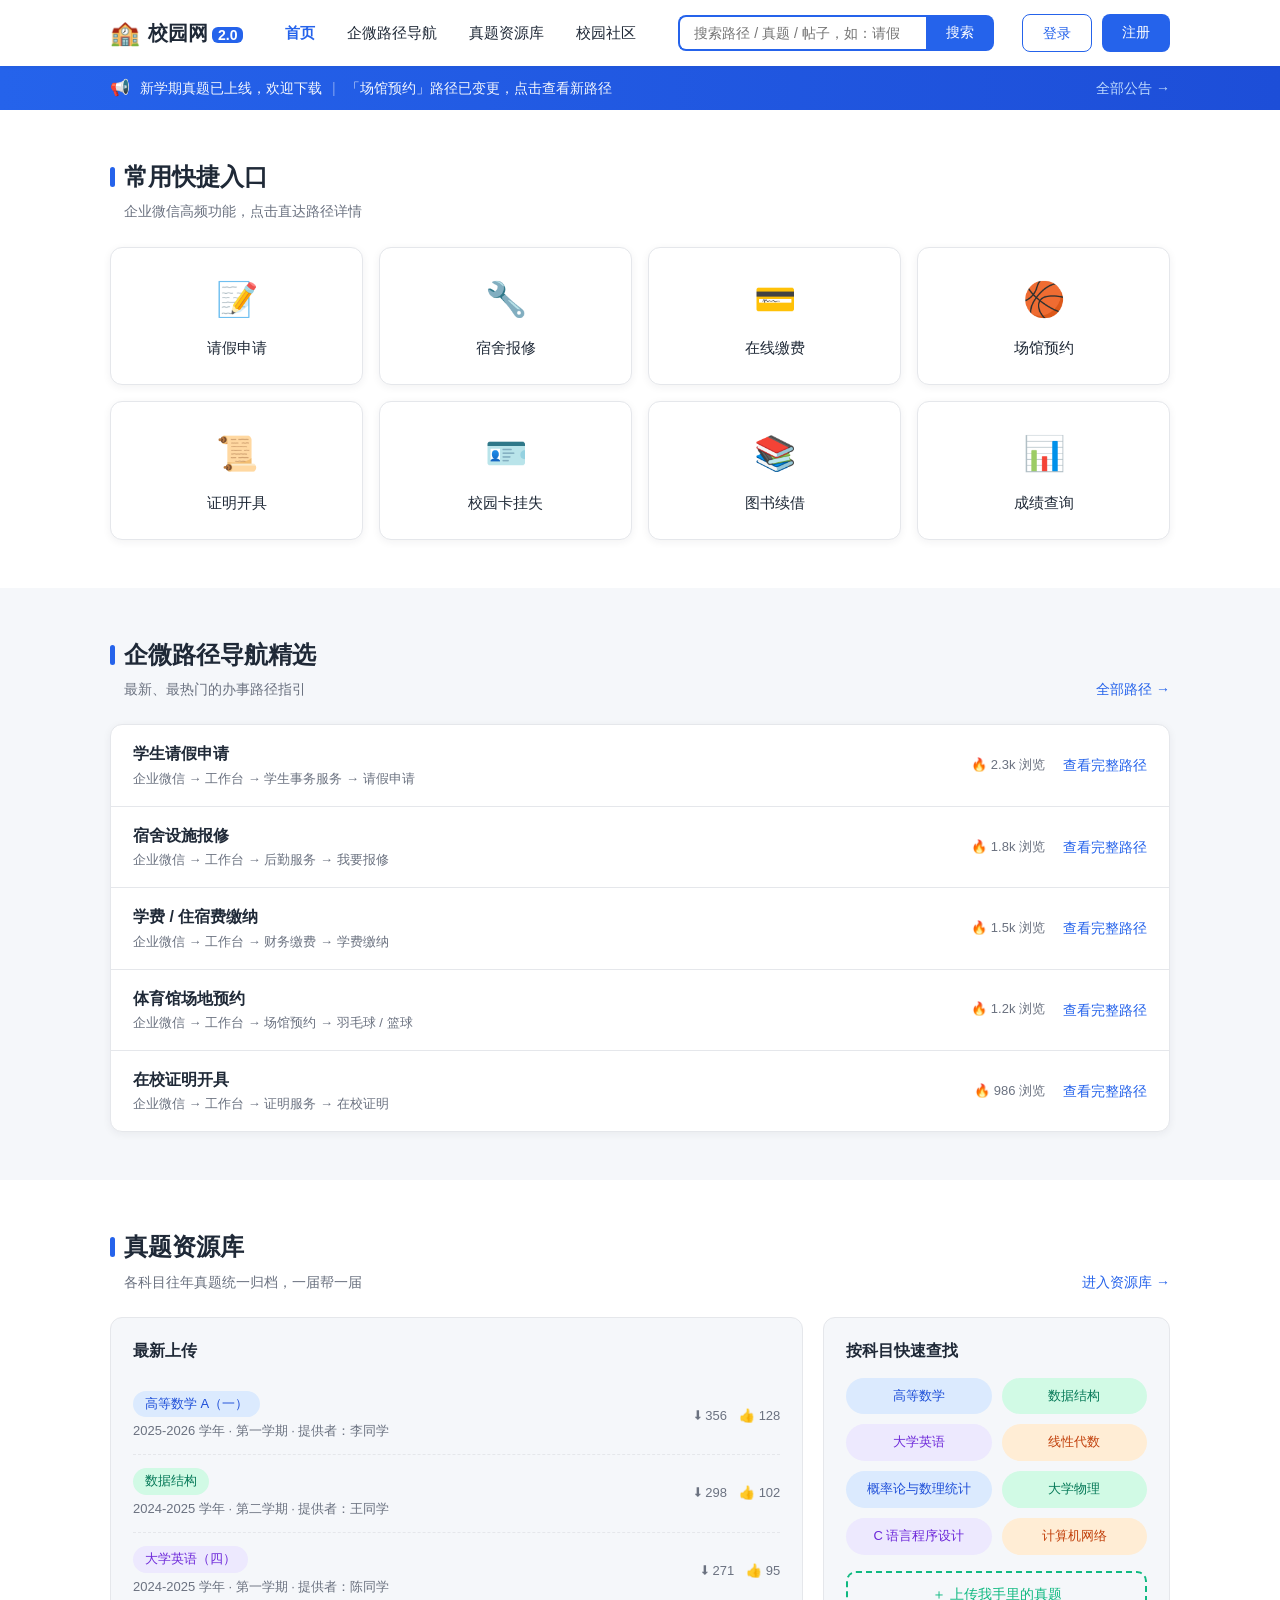
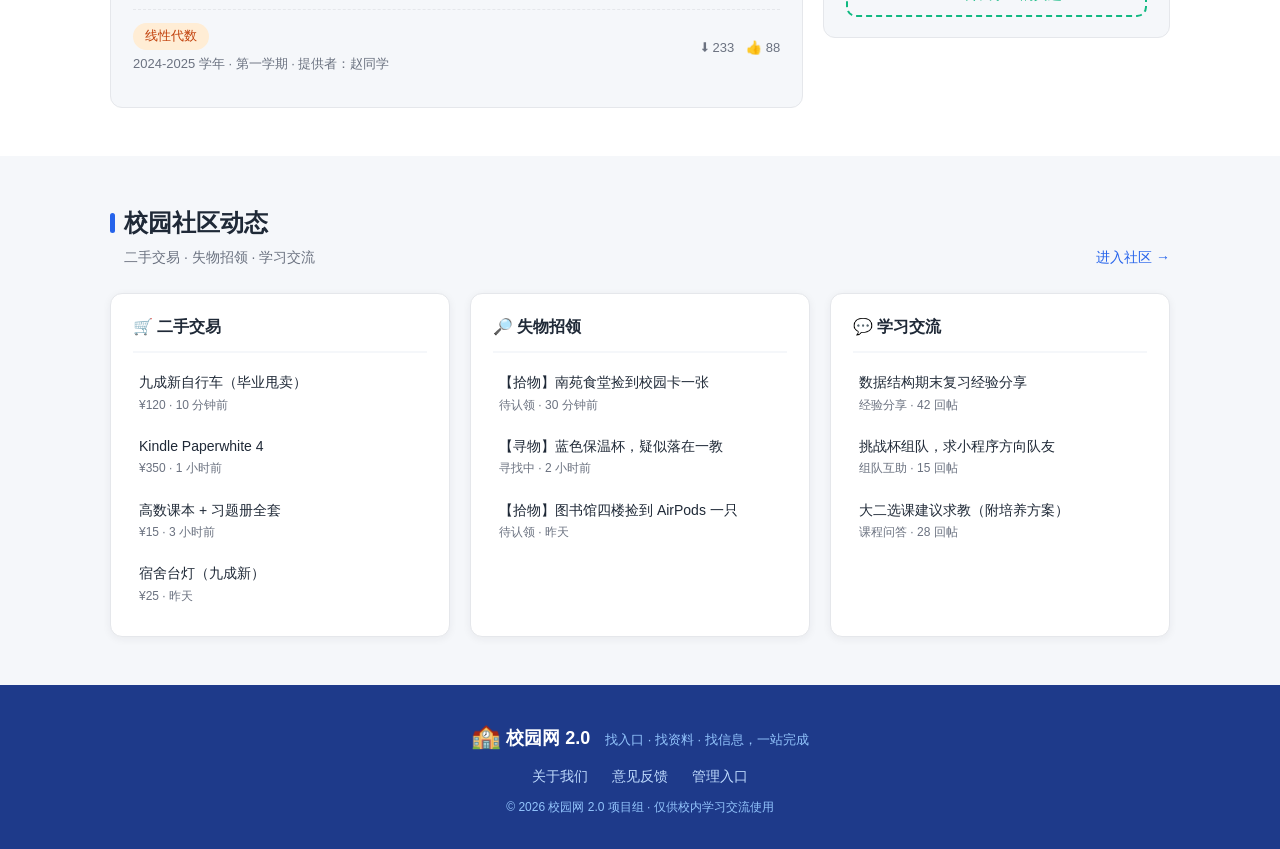
==== index.html @ e8e9bb37 "完成校内网2.0首页：HTML+CSS" ====
<!DOCTYPE html>
<html lang="zh-CN">
<head>
  <meta charset="UTF-8">
  <meta name="viewport" content="width=device-width, initial-scale=1.0">
  <meta name="description" content="校内网 2.0 —— 面向本校学生的校园综合服务网站：企微路径导航、往年真题资源库、校园社区">
  <title>校园网 2.0 | 校园综合服务平台</title>
  <link rel="stylesheet" href="style.css">
</head>
<body>

  <!-- ① 顶部导航栏 -->
  <header class="navbar">
    <div class="container navbar-inner">

      <a href="#" class="logo">
        <span class="logo-icon">🏫</span>
        <span class="logo-text">校园网<em>2.0</em></span>
      </a>

      <nav class="nav-links">
        <a href="#" class="active">首页</a>
        <a href="#">企微路径导航</a>
        <a href="#">真题资源库</a>
        <a href="#">校园社区</a>
      </nav>

      <div class="search-box">
        <input type="text" placeholder="搜索路径 / 真题 / 帖子，如：请假">
        <button type="button">搜索</button>
      </div>

      <div class="user-actions">
        <a href="#" class="btn btn-outline">登录</a>
        <a href="#" class="btn btn-primary">注册</a>
      </div>

    </div>
  </header>

  <!-- ② 公告横幅 -->
  <div class="announce-bar">
    <div class="container announce-inner">
      <span class="announce-icon">📢</span>
      <span class="announce-item">新学期真题已上线，欢迎下载</span>
      <span class="announce-sep">|</span>
      <span class="announce-item">「场馆预约」路径已变更，点击查看新路径</span>
      <a href="#" class="announce-more">全部公告 →</a>
    </div>
  </div>

  <main>

    <!-- ③ 常用快捷入口 -->
    <section class="section section-white">
      <div class="container">
        <div class="section-head">
          <div>
            <h2>常用快捷入口</h2>
            <p class="section-sub">企业微信高频功能，点击直达路径详情</p>
          </div>
        </div>

        <div class="entry-grid">
          <a href="#" class="entry-card">
            <span class="entry-icon">📝</span>
            <span class="entry-name">请假申请</span>
          </a>
          <a href="#" class="entry-card">
            <span class="entry-icon">🔧</span>
            <span class="entry-name">宿舍报修</span>
          </a>
          <a href="#" class="entry-card">
            <span class="entry-icon">💳</span>
            <span class="entry-name">在线缴费</span>
          </a>
          <a href="#" class="entry-card">
            <span class="entry-icon">🏀</span>
            <span class="entry-name">场馆预约</span>
          </a>
          <a href="#" class="entry-card">
            <span class="entry-icon">📜</span>
            <span class="entry-name">证明开具</span>
          </a>
          <a href="#" class="entry-card">
            <span class="entry-icon">🪪</span>
            <span class="entry-name">校园卡挂失</span>
          </a>
          <a href="#" class="entry-card">
            <span class="entry-icon">📚</span>
            <span class="entry-name">图书续借</span>
          </a>
          <a href="#" class="entry-card">
            <span class="entry-icon">📊</span>
            <span class="entry-name">成绩查询</span>
          </a>
        </div>
      </div>
    </section>

    <!-- ④ 企微路径导航精选 -->
    <section class="section section-light">
      <div class="container">
        <div class="section-head">
          <div>
            <h2>企微路径导航精选</h2>
            <p class="section-sub">最新、最热门的办事路径指引</p>
          </div>
          <a href="#" class="more-link">全部路径 →</a>
        </div>

        <ul class="path-list">
          <li class="path-item">
            <div class="path-info">
              <span class="path-name">学生请假申请</span>
              <span class="path-route">企业微信 → 工作台 → 学生事务服务 → 请假申请</span>
            </div>
            <div class="path-meta">
              <span class="path-views">🔥 2.3k 浏览</span>
              <a href="#" class="path-link">查看完整路径</a>
            </div>
          </li>
          <li class="path-item">
            <div class="path-info">
              <span class="path-name">宿舍设施报修</span>
              <span class="path-route">企业微信 → 工作台 → 后勤服务 → 我要报修</span>
            </div>
            <div class="path-meta">
              <span class="path-views">🔥 1.8k 浏览</span>
              <a href="#" class="path-link">查看完整路径</a>
            </div>
          </li>
          <li class="path-item">
            <div class="path-info">
              <span class="path-name">学费 / 住宿费缴纳</span>
              <span class="path-route">企业微信 → 工作台 → 财务缴费 → 学费缴纳</span>
            </div>
            <div class="path-meta">
              <span class="path-views">🔥 1.5k 浏览</span>
              <a href="#" class="path-link">查看完整路径</a>
            </div>
          </li>
          <li class="path-item">
            <div class="path-info">
              <span class="path-name">体育馆场地预约</span>
              <span class="path-route">企业微信 → 工作台 → 场馆预约 → 羽毛球 / 篮球</span>
            </div>
            <div class="path-meta">
              <span class="path-views">🔥 1.2k 浏览</span>
              <a href="#" class="path-link">查看完整路径</a>
            </div>
          </li>
          <li class="path-item">
            <div class="path-info">
              <span class="path-name">在校证明开具</span>
              <span class="path-route">企业微信 → 工作台 → 证明服务 → 在校证明</span>
            </div>
            <div class="path-meta">
              <span class="path-views">🔥 986 浏览</span>
              <a href="#" class="path-link">查看完整路径</a>
            </div>
          </li>
        </ul>
      </div>
    </section>

    <!-- ⑤ 真题资源区 -->
    <section class="section section-white">
      <div class="container">
        <div class="section-head">
          <div>
            <h2>真题资源库</h2>
            <p class="section-sub">各科目往年真题统一归档，一届帮一届</p>
          </div>
          <a href="#" class="more-link">进入资源库 →</a>
        </div>

        <div class="exam-layout">

          <div class="exam-latest">
            <h3 class="panel-title">最新上传</h3>
            <ul class="exam-list">
              <li class="exam-item">
                <div class="exam-info">
                  <span class="exam-name"><span class="tag tag-blue">高等数学 A（一）</span></span>
                  <span class="exam-meta">2025-2026 学年 · 第一学期 · 提供者：李同学</span>
                </div>
                <div class="exam-stats">
                  <span>⬇ 356</span>
                  <span>👍 128</span>
                </div>
              </li>
              <li class="exam-item">
                <div class="exam-info">
                  <span class="exam-name"><span class="tag tag-green">数据结构</span></span>
                  <span class="exam-meta">2024-2025 学年 · 第二学期 · 提供者：王同学</span>
                </div>
                <div class="exam-stats">
                  <span>⬇ 298</span>
                  <span>👍 102</span>
                </div>
              </li>
              <li class="exam-item">
                <div class="exam-info">
                  <span class="exam-name"><span class="tag tag-purple">大学英语（四）</span></span>
                  <span class="exam-meta">2024-2025 学年 · 第一学期 · 提供者：陈同学</span>
                </div>
                <div class="exam-stats">
                  <span>⬇ 271</span>
                  <span>👍 95</span>
                </div>
              </li>
              <li class="exam-item">
                <div class="exam-info">
                  <span class="exam-name"><span class="tag tag-orange">线性代数</span></span>
                  <span class="exam-meta">2024-2025 学年 · 第一学期 · 提供者：赵同学</span>
                </div>
                <div class="exam-stats">
                  <span>⬇ 233</span>
                  <span>👍 88</span>
                </div>
              </li>
            </ul>
          </div>

          <aside class="exam-categories">
            <h3 class="panel-title">按科目快速查找</h3>
            <div class="category-tags">
              <a href="#" class="tag tag-blue">高等数学</a>
              <a href="#" class="tag tag-green">数据结构</a>
              <a href="#" class="tag tag-purple">大学英语</a>
              <a href="#" class="tag tag-orange">线性代数</a>
              <a href="#" class="tag tag-blue">概率论与数理统计</a>
              <a href="#" class="tag tag-green">大学物理</a>
              <a href="#" class="tag tag-purple">C 语言程序设计</a>
              <a href="#" class="tag tag-orange">计算机网络</a>
            </div>
            <a href="#" class="upload-btn">＋ 上传我手里的真题</a>
          </aside>

        </div>
      </div>
    </section>

    <!-- ⑥ 校园社区动态 -->
    <section class="section section-light">
      <div class="container">
        <div class="section-head">
          <div>
            <h2>校园社区动态</h2>
            <p class="section-sub">二手交易 · 失物招领 · 学习交流</p>
          </div>
          <a href="#" class="more-link">进入社区 →</a>
        </div>

        <div class="community-grid">

          <div class="community-col">
            <h3 class="community-title">🛒 二手交易</h3>
            <ul class="community-list">
              <li>
                <a href="#" class="community-item">
                  <span class="item-name">九成新自行车（毕业甩卖）</span>
                  <span class="item-meta">¥120 · 10 分钟前</span>
                </a>
              </li>
              <li>
                <a href="#" class="community-item">
                  <span class="item-name">Kindle Paperwhite 4</span>
                  <span class="item-meta">¥350 · 1 小时前</span>
                </a>
              </li>
              <li>
                <a href="#" class="community-item">
                  <span class="item-name">高数课本 + 习题册全套</span>
                  <span class="item-meta">¥15 · 3 小时前</span>
                </a>
              </li>
              <li>
                <a href="#" class="community-item">
                  <span class="item-name">宿舍台灯（九成新）</span>
                  <span class="item-meta">¥25 · 昨天</span>
                </a>
              </li>
            </ul>
          </div>

          <div class="community-col">
            <h3 class="community-title">🔎 失物招领</h3>
            <ul class="community-list">
              <li>
                <a href="#" class="community-item">
                  <span class="item-name">【拾物】南苑食堂捡到校园卡一张</span>
                  <span class="item-meta">待认领 · 30 分钟前</span>
                </a>
              </li>
              <li>
                <a href="#" class="community-item">
                  <span class="item-name">【寻物】蓝色保温杯，疑似落在一教</span>
                  <span class="item-meta">寻找中 · 2 小时前</span>
                </a>
              </li>
              <li>
                <a href="#" class="community-item">
                  <span class="item-name">【拾物】图书馆四楼捡到 AirPods 一只</span>
                  <span class="item-meta">待认领 · 昨天</span>
                </a>
              </li>
            </ul>
          </div>

          <div class="community-col">
            <h3 class="community-title">💬 学习交流</h3>
            <ul class="community-list">
              <li>
                <a href="#" class="community-item">
                  <span class="item-name">数据结构期末复习经验分享</span>
                  <span class="item-meta">经验分享 · 42 回帖</span>
                </a>
              </li>
              <li>
                <a href="#" class="community-item">
                  <span class="item-name">挑战杯组队，求小程序方向队友</span>
                  <span class="item-meta">组队互助 · 15 回帖</span>
                </a>
              </li>
              <li>
                <a href="#" class="community-item">
                  <span class="item-name">大二选课建议求教（附培养方案）</span>
                  <span class="item-meta">课程问答 · 28 回帖</span>
                </a>
              </li>
            </ul>
          </div>

        </div>
      </div>
    </section>

  </main>

  <!-- ⑦ 页脚 -->
  <footer class="footer">
    <div class="container footer-inner">
      <div class="footer-brand">
        <span class="logo-icon">🏫</span> 校园网 2.0
        <span class="footer-slogan">找入口 · 找资料 · 找信息，一站完成</span>
      </div>
      <nav class="footer-links">
        <a href="#">关于我们</a>
        <a href="#">意见反馈</a>
        <a href="#">管理入口</a>
      </nav>
      <p class="footer-copy">© 2026 校园网 2.0 项目组 · 仅供校内学习交流使用</p>
    </div>
  </footer>

</body>
</html>
---- style.css ----
/* ============================================================
   校园网 2.0 首页样式
   主题：清新校园蓝
   主色 #2563EB · 页脚深蓝 #1E3A8A · 强调绿 #10B981
   ============================================================ */

/* ---------- 变量与基础 ---------- */
:root {
  --primary: #2563EB;        /* 校园蓝 */
  --primary-dark: #1D4ED8;
  --footer-bg: #1E3A8A;      /* 页脚深蓝 */
  --accent: #10B981;         /* 强调绿 */
  --bg: #F5F7FA;             /* 浅灰背景 */
  --text: #1F2937;           /* 正文深灰 */
  --text-light: #6B7280;     /* 次要浅灰 */
  --border: #E5E7EB;         /* 边框灰 */
  --white: #FFFFFF;
  --radius: 12px;            /* 卡片圆角 */
  --shadow: 0 2px 8px rgba(31, 41, 55, 0.06);
  --shadow-hover: 0 8px 20px rgba(37, 99, 235, 0.15);
}

* {
  margin: 0;
  padding: 0;
  box-sizing: border-box;
}

body {
  font-family: "PingFang SC", "Microsoft YaHei", "Segoe UI", sans-serif;
  color: var(--text);
  background: var(--bg);
  line-height: 1.6;
}

a {
  text-decoration: none;
  color: inherit;
}

ul {
  list-style: none;
}

/* 内容容器：限制宽度并居中 */
.container {
  max-width: 1100px;
  margin: 0 auto;
  padding: 0 20px;
}

/* ---------- ① 顶部导航栏 ---------- */
.navbar {
  position: sticky;          /* 滚动时固定在顶部 */
  top: 0;
  z-index: 100;
  background: var(--white);
  box-shadow: 0 1px 4px rgba(31, 41, 55, 0.08);
}

.navbar-inner {
  display: flex;
  align-items: center;
  gap: 28px;
  padding: 14px 20px;
  flex-wrap: wrap;
}

/* Logo */
.logo {
  display: flex;
  align-items: center;
  gap: 8px;
  font-size: 20px;
  font-weight: 700;
}

.logo-icon {
  font-size: 24px;
}

.logo-text em {
  font-style: normal;
  color: var(--white);
  background: var(--primary);
  border-radius: 6px;
  padding: 0 6px;
  margin-left: 4px;
  font-size: 14px;
}

/* 导航链接 */
.nav-links {
  display: flex;
  gap: 4px;
}

.nav-links a {
  padding: 6px 14px;
  border-radius: 8px;
  font-size: 15px;
  color: var(--text);
  transition: background 0.2s, color 0.2s;
}

.nav-links a:hover {
  color: var(--primary);
  background: #EFF4FF;
}

.nav-links a.active {
  color: var(--primary);
  font-weight: 600;
}

/* 全站搜索框 */
.search-box {
  display: flex;
  flex: 1;
  min-width: 220px;
  max-width: 420px;
}

.search-box input {
  flex: 1;
  border: 2px solid var(--primary);
  border-right: none;
  border-radius: 8px 0 0 8px;
  padding: 8px 14px;
  font-size: 14px;
  outline: none;
}

.search-box input:focus {
  background: #F8FAFF;
}

.search-box button {
  border: none;
  background: var(--primary);
  color: var(--white);
  padding: 0 20px;
  border-radius: 0 8px 8px 0;
  font-size: 14px;
  cursor: pointer;
  transition: background 0.2s;
}

.search-box button:hover {
  background: var(--primary-dark);
}

/* 登录 / 注册按钮 */
.user-actions {
  display: flex;
  gap: 10px;
  margin-left: auto;
}

.btn {
  display: inline-block;
  padding: 7px 20px;
  border-radius: 8px;
  font-size: 14px;
  transition: all 0.2s;
}

.btn-outline {
  border: 1.5px solid var(--primary);
  color: var(--primary);
}

.btn-outline:hover {
  background: var(--primary);
  color: var(--white);
}

.btn-primary {
  background: var(--primary);
  color: var(--white);
}

.btn-primary:hover {
  background: var(--primary-dark);
}

/* ---------- ② 公告横幅 ---------- */
.announce-bar {
  background: linear-gradient(90deg, var(--primary), var(--primary-dark));
  color: var(--white);
  font-size: 14px;
}

.announce-inner {
  display: flex;
  align-items: center;
  gap: 10px;
  padding: 9px 20px;
  flex-wrap: wrap;
}

.announce-icon {
  font-size: 16px;
}

.announce-item {
  opacity: 0.95;
}

.announce-sep {
  opacity: 0.4;
}

.announce-more {
  margin-left: auto;
  color: #BFDBFE;
  transition: color 0.2s;
}

.announce-more:hover {
  color: var(--white);
}

/* ---------- 通用区块样式 ---------- */
.section {
  padding: 48px 0;
}

.section-white {
  background: var(--white);
}

.section-light {
  background: var(--bg);
}

/* 区块标题：左侧带蓝色小竖条 */
.section-head {
  display: flex;
  align-items: flex-end;
  justify-content: space-between;
  gap: 16px;
  margin-bottom: 24px;
}

.section-head h2 {
  font-size: 24px;
  position: relative;
  padding-left: 14px;
}

.section-head h2::before {
  content: "";
  position: absolute;
  left: 0;
  top: 50%;
  transform: translateY(-50%);
  width: 5px;
  height: 20px;
  border-radius: 3px;
  background: var(--primary);
}

.section-sub {
  font-size: 14px;
  color: var(--text-light);
  margin-top: 4px;
  padding-left: 14px;
}

.more-link {
  font-size: 14px;
  color: var(--primary);
  white-space: nowrap;
}

.more-link:hover {
  color: var(--primary-dark);
}

/* ---------- ③ 常用快捷入口 ---------- */
.entry-grid {
  display: grid;
  grid-template-columns: repeat(4, 1fr);   /* 电脑上 4 列，共 2 行 */
  gap: 16px;
}

.entry-card {
  display: flex;
  flex-direction: column;
  align-items: center;
  gap: 10px;
  padding: 24px 12px;
  background: var(--white);
  border: 1px solid var(--border);
  border-radius: var(--radius);
  box-shadow: var(--shadow);
  transition: transform 0.2s, box-shadow 0.2s, border-color 0.2s;
}

.entry-card:hover {
  transform: translateY(-4px);             /* 悬停上浮 */
  box-shadow: var(--shadow-hover);
  border-color: var(--primary);
}

.entry-icon {
  font-size: 34px;
}

.entry-name {
  font-size: 15px;
  font-weight: 500;
}

/* ---------- ④ 企微路径导航精选 ---------- */
.path-list {
  background: var(--white);
  border: 1px solid var(--border);
  border-radius: var(--radius);
  box-shadow: var(--shadow);
  overflow: hidden;
}

.path-item {
  display: flex;
  align-items: center;
  justify-content: space-between;
  gap: 16px;
  padding: 16px 22px;
  border-bottom: 1px solid var(--border);
  flex-wrap: wrap;
  transition: background 0.2s;
}

.path-item:last-child {
  border-bottom: none;
}

.path-item:hover {
  background: #F8FAFF;
}

.path-name {
  display: block;
  font-size: 16px;
  font-weight: 600;
}

.path-route {
  display: block;
  font-size: 13px;
  color: var(--text-light);
  margin-top: 2px;
}

.path-meta {
  display: flex;
  align-items: center;
  gap: 18px;
}

.path-views {
  font-size: 13px;
  color: var(--text-light);
  white-space: nowrap;
}

.path-link {
  font-size: 14px;
  color: var(--primary);
  white-space: nowrap;
}

.path-link:hover {
  text-decoration: underline;
}

/* ---------- ⑤ 真题资源区 ---------- */
.exam-layout {
  display: grid;
  grid-template-columns: 2fr 1fr;    /* 左列表右分类 */
  gap: 20px;
  align-items: start;
}

.exam-latest,
.exam-categories {
  background: var(--bg);
  border: 1px solid var(--border);
  border-radius: var(--radius);
  padding: 20px 22px;
}

.panel-title {
  font-size: 16px;
  margin-bottom: 14px;
}

.exam-list {
  display: flex;
  flex-direction: column;
}

.exam-item {
  display: flex;
  align-items: center;
  justify-content: space-between;
  gap: 12px;
  padding: 12px 0;
  border-bottom: 1px dashed var(--border);
  flex-wrap: wrap;
}

.exam-item:last-child {
  border-bottom: none;
}

.exam-meta {
  display: block;
  font-size: 13px;
  color: var(--text-light);
  margin-top: 4px;
}

.exam-stats {
  display: flex;
  gap: 12px;
  font-size: 13px;
  color: var(--text-light);
  white-space: nowrap;
}

/* 科目标签：不同颜色的小药丸 */
.tag {
  display: inline-block;
  font-size: 13px;
  padding: 3px 12px;
  border-radius: 999px;
}

.tag-blue   { background: #DBEAFE; color: #1D4ED8; }
.tag-green  { background: #D1FAE5; color: #047857; }
.tag-purple { background: #EDE9FE; color: #6D28D9; }
.tag-orange { background: #FFEDD5; color: #C2410C; }

/* 右侧科目分类 */
.category-tags {
  display: grid;
  grid-template-columns: 1fr 1fr;
  gap: 10px;
}

.category-tags .tag {
  text-align: center;
  padding: 8px 6px;
  transition: transform 0.15s, filter 0.15s;
}

.category-tags .tag:hover {
  transform: translateY(-2px);
  filter: brightness(0.96);
}

.upload-btn {
  display: block;
  text-align: center;
  margin-top: 16px;
  padding: 10px;
  border: 2px dashed var(--accent);
  border-radius: 10px;
  color: var(--accent);
  font-size: 14px;
  font-weight: 500;
  transition: background 0.2s, color 0.2s;
}

.upload-btn:hover {
  background: var(--accent);
  color: var(--white);
}

/* ---------- ⑥ 校园社区动态 ---------- */
.community-grid {
  display: grid;
  grid-template-columns: repeat(3, 1fr);   /* 三栏并列 */
  gap: 20px;
}

.community-col {
  background: var(--white);
  border: 1px solid var(--border);
  border-radius: var(--radius);
  box-shadow: var(--shadow);
  padding: 20px 22px;
}

.community-title {
  font-size: 16px;
  padding-bottom: 12px;
  margin-bottom: 8px;
  border-bottom: 2px solid var(--bg);
}

.community-item {
  display: flex;
  flex-direction: column;
  padding: 10px 6px;
  border-radius: 8px;
  transition: background 0.2s;
}

.community-item:hover {
  background: #F8FAFF;
}

.item-name {
  font-size: 14px;
  color: var(--text);
}

.item-meta {
  font-size: 12px;
  color: var(--text-light);
  margin-top: 2px;
}

/* ---------- ⑦ 页脚 ---------- */
.footer {
  background: var(--footer-bg);
  color: #DBEAFE;
  padding: 32px 0;
}

.footer-inner {
  display: flex;
  flex-direction: column;
  align-items: center;
  gap: 10px;
  text-align: center;
}

.footer-brand {
  font-size: 18px;
  font-weight: 700;
  color: var(--white);
}

.footer-slogan {
  font-size: 13px;
  font-weight: 400;
  color: #93C5FD;
  margin-left: 10px;
}

.footer-links {
  display: flex;
  gap: 24px;
}

.footer-links a {
  font-size: 14px;
  color: #BFDBFE;
  transition: color 0.2s;
}

.footer-links a:hover {
  color: var(--white);
  text-decoration: underline;
}

.footer-copy {
  font-size: 12px;
  color: #93C5FD;
}

/* ---------- 响应式：平板 ---------- */
@media (max-width: 900px) {
  .entry-grid {
    grid-template-columns: repeat(2, 1fr);
  }

  .exam-layout {
    grid-template-columns: 1fr;      /* 上下堆叠 */
  }

  .community-grid {
    grid-template-columns: 1fr;      /* 三栏变一栏 */
  }

  .search-box {
    order: 10;                        /* 搜索框换行铺满 */
    max-width: none;
    flex-basis: 100%;
  }
}

/* ---------- 响应式：手机 ---------- */
@media (max-width: 560px) {
  .nav-links {
    display: none;                    /* 小屏隐藏次要导航 */
  }

  .section {
    padding: 32px 0;
  }

  .section-head {
    flex-direction: column;
    align-items: flex-start;
  }

  .user-actions {
    margin-left: 0;
  }

  .path-meta {
    gap: 12px;
  }
}
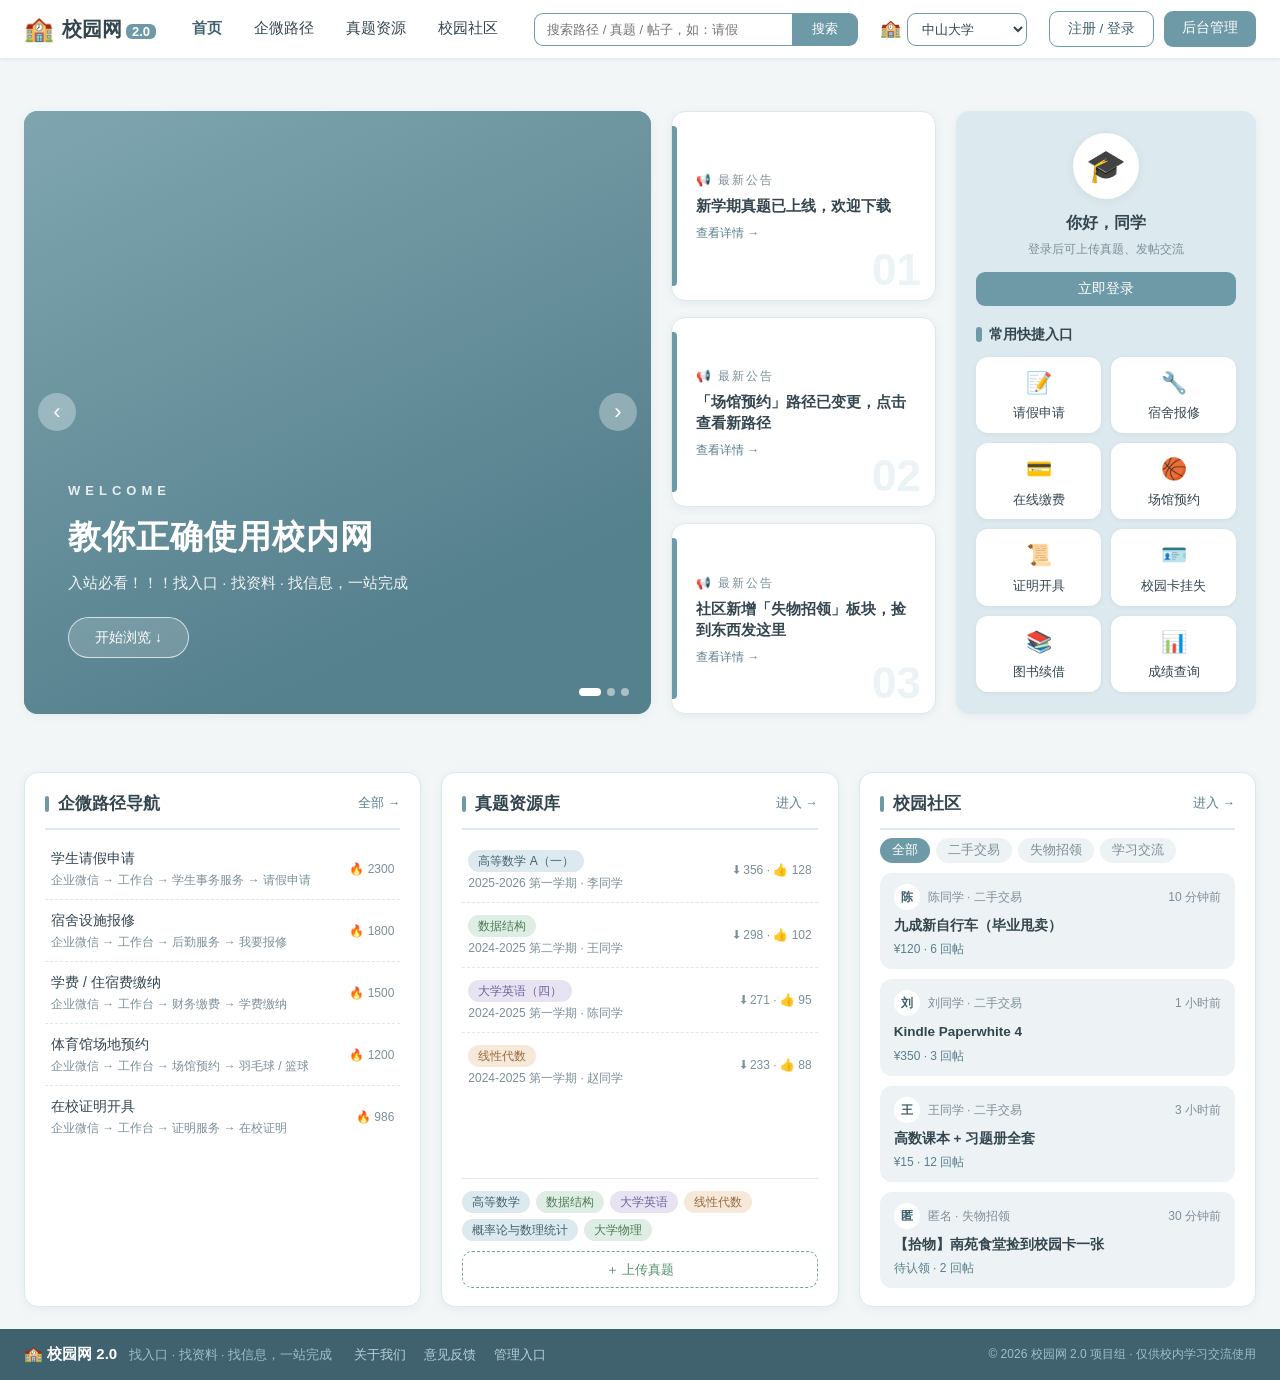
==== commit bea62bca: "全站改版：雾蓝主题 + 动态练习页 + 目录整理 - 首页/后台整体改版为低饱和雾蓝风格（参照美术资源概念图），2 屏内展示全部内容 - 首屏：Banner 同向循环轮播 + 公告卡 + 个人侧栏 +" ====
--- a/index.html
+++ b/index.html
@@ -5,7 +5,7 @@
   <meta name="viewport" content="width=device-width, initial-scale=1.0">
   <meta name="description" content="校内网 2.0 —— 面向本校学生的校园综合服务网站：企微路径导航、往年真题资源库、校园社区">
   <title>校园网 2.0 | 校园综合服务平台</title>
-  <link rel="stylesheet" href="style.css">
+  <link rel="stylesheet" href="css/style.css">
 </head>
 <body>
 
@@ -13,347 +13,150 @@
   <header class="navbar">
     <div class="container navbar-inner">
 
-      <a href="#" class="logo">
+      <a href="index.html" class="logo">
         <span class="logo-icon">🏫</span>
         <span class="logo-text">校园网<em>2.0</em></span>
       </a>
 
       <nav class="nav-links">
-        <a href="#" class="active">首页</a>
-        <a href="#">企微路径导航</a>
-        <a href="#">真题资源库</a>
-        <a href="#">校园社区</a>
+        <a href="index.html" class="active">首页</a>
+        <a href="#panel-path">企微路径</a>
+        <a href="#panel-exam">真题资源</a>
+        <a href="#panel-post">校园社区</a>
       </nav>
 
       <div class="search-box">
-        <input type="text" placeholder="搜索路径 / 真题 / 帖子，如：请假">
-        <button type="button">搜索</button>
+        <input type="text" id="searchInput" placeholder="搜索路径 / 真题 / 帖子，如：请假">
+        <button type="button" id="searchBtn">搜索</button>
+      </div>
+
+      <div class="school-select">
+        <span class="school-label">🏫</span>
+        <select id="schoolSelect" aria-label="选择学校">
+          <option value="中山大学">中山大学</option>
+          <option value="华南理工大学">华南理工大学</option>
+        </select>
       </div>
 
       <div class="user-actions">
-        <a href="#" class="btn btn-outline">登录</a>
-        <a href="#" class="btn btn-primary">注册</a>
+        <a href="register.html" class="btn btn-outline">注册 / 登录</a>
+        <a href="admin.html" class="btn btn-primary">后台管理</a>
       </div>
 
     </div>
   </header>
 
-  <!-- ② 公告横幅 -->
-  <div class="announce-bar">
-    <div class="container announce-inner">
-      <span class="announce-icon">📢</span>
-      <span class="announce-item">新学期真题已上线，欢迎下载</span>
-      <span class="announce-sep">|</span>
-      <span class="announce-item">「场馆预约」路径已变更，点击查看新路径</span>
-      <a href="#" class="announce-more">全部公告 →</a>
+  <!-- ② 首屏：大 Banner 轮播 + 公告大卡 + 右侧个人面板（自适应撑满一屏） -->
+  <section class="hero">
+    <div class="container hero-grid">
+
+      <!-- 大 Banner 轮播：新手指引 -->
+      <div class="banner" id="banner">
+        <div class="banner-track" id="bannerTrack">
+          <div class="banner-slide slide-1">
+            <span class="banner-en">WELCOME</span>
+            <h1>教你正确使用校内网</h1>
+            <p>入站必看！！！找入口 · 找资料 · 找信息，一站完成</p>
+            <span class="banner-btn">开始浏览 ↓</span>
+          </div>
+          <div class="banner-slide slide-2">
+            <span class="banner-en">EXAM BANK</span>
+            <h1>历年期末真题免费下载</h1>
+            <p>高等数学、数据结构、大学英语……学长学姐留下的宝藏</p>
+            <a class="banner-btn" href="#panel-exam">进入真题库 →</a>
+          </div>
+          <div class="banner-slide slide-3">
+            <span class="banner-en">COMMUNITY</span>
+            <h1>校园社区 · 互助大家庭</h1>
+            <p>二手交易 · 失物招领 · 学习交流，有困难找同学</p>
+            <a class="banner-btn" href="#panel-post">去逛逛 →</a>
+          </div>
+        </div>
+        <button type="button" class="banner-arrow prev" id="bannerPrev" aria-label="上一张">‹</button>
+        <button type="button" class="banner-arrow next" id="bannerNext" aria-label="下一张">›</button>
+        <div class="banner-dots" id="bannerDots"></div>
+      </div>
+
+      <!-- 公告大卡（纵向堆叠，数据来自后台公告配置） -->
+      <div class="announce-cards" id="announceCards"></div>
+
+      <!-- 右侧：个人面板 + 快捷入口宫格 -->
+      <aside class="side-panel">
+        <div class="user-card">
+          <div class="user-avatar">🎓</div>
+          <div class="user-name">你好，同学</div>
+          <div class="user-sub">登录后可上传真题、发帖交流</div>
+          <a href="#" class="btn btn-primary btn-block">立即登录</a>
+        </div>
+        <div class="quick-panel">
+          <div class="side-title"><span class="dot"></span>常用快捷入口</div>
+          <div class="quick-grid" id="quickItems"></div>
+        </div>
+      </aside>
+
     </div>
-  </div>
+  </section>
 
   <main>
 
-    <!-- ③ 常用快捷入口 -->
-    <section class="section section-white">
-      <div class="container">
-        <div class="section-head">
-          <div>
-            <h2>常用快捷入口</h2>
-            <p class="section-sub">企业微信高频功能，点击直达路径详情</p>
+    <!-- ③ 第二屏：三大板块并排 -->
+    <section class="section section-main">
+      <div class="container triple">
+
+        <!-- 企微路径导航 -->
+        <div class="panel" id="panel-path">
+          <div class="panel-head">
+            <h2>企微路径导航</h2>
+            <a href="#" class="more-link">全部 →</a>
+          </div>
+          <ul class="mini-list" id="pathList"></ul>
+        </div>
+
+        <!-- 真题资源库 -->
+        <div class="panel" id="panel-exam">
+          <div class="panel-head">
+            <h2>真题资源库</h2>
+            <a href="#" class="more-link">进入 →</a>
+          </div>
+          <ul class="mini-list" id="examList"></ul>
+          <div class="panel-foot">
+            <div class="cat-tags" id="examCats"></div>
+            <a href="#" class="upload-btn">＋ 上传真题</a>
           </div>
         </div>
 
-        <div class="entry-grid">
-          <a href="#" class="entry-card">
-            <span class="entry-icon">📝</span>
-            <span class="entry-name">请假申请</span>
-          </a>
-          <a href="#" class="entry-card">
-            <span class="entry-icon">🔧</span>
-            <span class="entry-name">宿舍报修</span>
-          </a>
-          <a href="#" class="entry-card">
-            <span class="entry-icon">💳</span>
-            <span class="entry-name">在线缴费</span>
-          </a>
-          <a href="#" class="entry-card">
-            <span class="entry-icon">🏀</span>
-            <span class="entry-name">场馆预约</span>
-          </a>
-          <a href="#" class="entry-card">
-            <span class="entry-icon">📜</span>
-            <span class="entry-name">证明开具</span>
-          </a>
-          <a href="#" class="entry-card">
-            <span class="entry-icon">🪪</span>
-            <span class="entry-name">校园卡挂失</span>
-          </a>
-          <a href="#" class="entry-card">
-            <span class="entry-icon">📚</span>
-            <span class="entry-name">图书续借</span>
-          </a>
-          <a href="#" class="entry-card">
-            <span class="entry-icon">📊</span>
-            <span class="entry-name">成绩查询</span>
-          </a>
-        </div>
-      </div>
-    </section>
-
-    <!-- ④ 企微路径导航精选 -->
-    <section class="section section-light">
-      <div class="container">
-        <div class="section-head">
-          <div>
-            <h2>企微路径导航精选</h2>
-            <p class="section-sub">最新、最热门的办事路径指引</p>
+        <!-- 校园社区 -->
+        <div class="panel" id="panel-post">
+          <div class="panel-head">
+            <h2>校园社区</h2>
+            <a href="#" class="more-link">进入 →</a>
           </div>
-          <a href="#" class="more-link">全部路径 →</a>
+          <div class="board-tabs" id="boardTabs"></div>
+          <ul class="post-list" id="postList"></ul>
         </div>
 
-        <ul class="path-list">
-          <li class="path-item">
-            <div class="path-info">
-              <span class="path-name">学生请假申请</span>
-              <span class="path-route">企业微信 → 工作台 → 学生事务服务 → 请假申请</span>
-            </div>
-            <div class="path-meta">
-              <span class="path-views">🔥 2.3k 浏览</span>
-              <a href="#" class="path-link">查看完整路径</a>
-            </div>
-          </li>
-          <li class="path-item">
-            <div class="path-info">
-              <span class="path-name">宿舍设施报修</span>
-              <span class="path-route">企业微信 → 工作台 → 后勤服务 → 我要报修</span>
-            </div>
-            <div class="path-meta">
-              <span class="path-views">🔥 1.8k 浏览</span>
-              <a href="#" class="path-link">查看完整路径</a>
-            </div>
-          </li>
-          <li class="path-item">
-            <div class="path-info">
-              <span class="path-name">学费 / 住宿费缴纳</span>
-              <span class="path-route">企业微信 → 工作台 → 财务缴费 → 学费缴纳</span>
-            </div>
-            <div class="path-meta">
-              <span class="path-views">🔥 1.5k 浏览</span>
-              <a href="#" class="path-link">查看完整路径</a>
-            </div>
-          </li>
-          <li class="path-item">
-            <div class="path-info">
-              <span class="path-name">体育馆场地预约</span>
-              <span class="path-route">企业微信 → 工作台 → 场馆预约 → 羽毛球 / 篮球</span>
-            </div>
-            <div class="path-meta">
-              <span class="path-views">🔥 1.2k 浏览</span>
-              <a href="#" class="path-link">查看完整路径</a>
-            </div>
-          </li>
-          <li class="path-item">
-            <div class="path-info">
-              <span class="path-name">在校证明开具</span>
-              <span class="path-route">企业微信 → 工作台 → 证明服务 → 在校证明</span>
-            </div>
-            <div class="path-meta">
-              <span class="path-views">🔥 986 浏览</span>
-              <a href="#" class="path-link">查看完整路径</a>
-            </div>
-          </li>
-        </ul>
-      </div>
-    </section>
-
-    <!-- ⑤ 真题资源区 -->
-    <section class="section section-white">
-      <div class="container">
-        <div class="section-head">
-          <div>
-            <h2>真题资源库</h2>
-            <p class="section-sub">各科目往年真题统一归档，一届帮一届</p>
-          </div>
-          <a href="#" class="more-link">进入资源库 →</a>
-        </div>
-
-        <div class="exam-layout">
-
-          <div class="exam-latest">
-            <h3 class="panel-title">最新上传</h3>
-            <ul class="exam-list">
-              <li class="exam-item">
-                <div class="exam-info">
-                  <span class="exam-name"><span class="tag tag-blue">高等数学 A（一）</span></span>
-                  <span class="exam-meta">2025-2026 学年 · 第一学期 · 提供者：李同学</span>
-                </div>
-                <div class="exam-stats">
-                  <span>⬇ 356</span>
-                  <span>👍 128</span>
-                </div>
-              </li>
-              <li class="exam-item">
-                <div class="exam-info">
-                  <span class="exam-name"><span class="tag tag-green">数据结构</span></span>
-                  <span class="exam-meta">2024-2025 学年 · 第二学期 · 提供者：王同学</span>
-                </div>
-                <div class="exam-stats">
-                  <span>⬇ 298</span>
-                  <span>👍 102</span>
-                </div>
-              </li>
-              <li class="exam-item">
-                <div class="exam-info">
-                  <span class="exam-name"><span class="tag tag-purple">大学英语（四）</span></span>
-                  <span class="exam-meta">2024-2025 学年 · 第一学期 · 提供者：陈同学</span>
-                </div>
-                <div class="exam-stats">
-                  <span>⬇ 271</span>
-                  <span>👍 95</span>
-                </div>
-              </li>
-              <li class="exam-item">
-                <div class="exam-info">
-                  <span class="exam-name"><span class="tag tag-orange">线性代数</span></span>
-                  <span class="exam-meta">2024-2025 学年 · 第一学期 · 提供者：赵同学</span>
-                </div>
-                <div class="exam-stats">
-                  <span>⬇ 233</span>
-                  <span>👍 88</span>
-                </div>
-              </li>
-            </ul>
-          </div>
-
-          <aside class="exam-categories">
-            <h3 class="panel-title">按科目快速查找</h3>
-            <div class="category-tags">
-              <a href="#" class="tag tag-blue">高等数学</a>
-              <a href="#" class="tag tag-green">数据结构</a>
-              <a href="#" class="tag tag-purple">大学英语</a>
-              <a href="#" class="tag tag-orange">线性代数</a>
-              <a href="#" class="tag tag-blue">概率论与数理统计</a>
-              <a href="#" class="tag tag-green">大学物理</a>
-              <a href="#" class="tag tag-purple">C 语言程序设计</a>
-              <a href="#" class="tag tag-orange">计算机网络</a>
-            </div>
-            <a href="#" class="upload-btn">＋ 上传我手里的真题</a>
-          </aside>
-
-        </div>
-      </div>
-    </section>
-
-    <!-- ⑥ 校园社区动态 -->
-    <section class="section section-light">
-      <div class="container">
-        <div class="section-head">
-          <div>
-            <h2>校园社区动态</h2>
-            <p class="section-sub">二手交易 · 失物招领 · 学习交流</p>
-          </div>
-          <a href="#" class="more-link">进入社区 →</a>
-        </div>
-
-        <div class="community-grid">
-
-          <div class="community-col">
-            <h3 class="community-title">🛒 二手交易</h3>
-            <ul class="community-list">
-              <li>
-                <a href="#" class="community-item">
-                  <span class="item-name">九成新自行车（毕业甩卖）</span>
-                  <span class="item-meta">¥120 · 10 分钟前</span>
-                </a>
-              </li>
-              <li>
-                <a href="#" class="community-item">
-                  <span class="item-name">Kindle Paperwhite 4</span>
-                  <span class="item-meta">¥350 · 1 小时前</span>
-                </a>
-              </li>
-              <li>
-                <a href="#" class="community-item">
-                  <span class="item-name">高数课本 + 习题册全套</span>
-                  <span class="item-meta">¥15 · 3 小时前</span>
-                </a>
-              </li>
-              <li>
-                <a href="#" class="community-item">
-                  <span class="item-name">宿舍台灯（九成新）</span>
-                  <span class="item-meta">¥25 · 昨天</span>
-                </a>
-              </li>
-            </ul>
-          </div>
-
-          <div class="community-col">
-            <h3 class="community-title">🔎 失物招领</h3>
-            <ul class="community-list">
-              <li>
-                <a href="#" class="community-item">
-                  <span class="item-name">【拾物】南苑食堂捡到校园卡一张</span>
-                  <span class="item-meta">待认领 · 30 分钟前</span>
-                </a>
-              </li>
-              <li>
-                <a href="#" class="community-item">
-                  <span class="item-name">【寻物】蓝色保温杯，疑似落在一教</span>
-                  <span class="item-meta">寻找中 · 2 小时前</span>
-                </a>
-              </li>
-              <li>
-                <a href="#" class="community-item">
-                  <span class="item-name">【拾物】图书馆四楼捡到 AirPods 一只</span>
-                  <span class="item-meta">待认领 · 昨天</span>
-                </a>
-              </li>
-            </ul>
-          </div>
-
-          <div class="community-col">
-            <h3 class="community-title">💬 学习交流</h3>
-            <ul class="community-list">
-              <li>
-                <a href="#" class="community-item">
-                  <span class="item-name">数据结构期末复习经验分享</span>
-                  <span class="item-meta">经验分享 · 42 回帖</span>
-                </a>
-              </li>
-              <li>
-                <a href="#" class="community-item">
-                  <span class="item-name">挑战杯组队，求小程序方向队友</span>
-                  <span class="item-meta">组队互助 · 15 回帖</span>
-                </a>
-              </li>
-              <li>
-                <a href="#" class="community-item">
-                  <span class="item-name">大二选课建议求教（附培养方案）</span>
-                  <span class="item-meta">课程问答 · 28 回帖</span>
-                </a>
-              </li>
-            </ul>
-          </div>
-
-        </div>
       </div>
     </section>
 
   </main>
 
-  <!-- ⑦ 页脚 -->
+  <!-- ④ 页脚（紧凑单行） -->
   <footer class="footer">
     <div class="container footer-inner">
-      <div class="footer-brand">
-        <span class="logo-icon">🏫</span> 校园网 2.0
+      <div class="footer-left">
+        <span class="footer-brand">🏫 校园网 2.0</span>
         <span class="footer-slogan">找入口 · 找资料 · 找信息，一站完成</span>
       </div>
       <nav class="footer-links">
         <a href="#">关于我们</a>
         <a href="#">意见反馈</a>
-        <a href="#">管理入口</a>
+        <a href="admin.html">管理入口</a>
       </nav>
       <p class="footer-copy">© 2026 校园网 2.0 项目组 · 仅供校内学习交流使用</p>
     </div>
   </footer>
 
+  <script src="js/data.js"></script>
+  <script src="js/app.js"></script>
 </body>
 </html>
--- a/css/style.css
+++ b/css/style.css
@@ -0,0 +1,1242 @@
+/* ============================================================
+   校园网 2.0 首页样式
+   主题：低饱和雾蓝清新风（参照 UI 概念参考图）
+   主色 #6E9AA8 · 侧栏 #DCE9EE · 深雾蓝 #40616E · 强调雾绿 #7FB39A
+   布局目标：第 1 屏 = 导航 + 大Banner + 公告卡 + 个人侧栏（撑满一屏）
+             第 2 屏 = 三大板块 + 页脚（紧凑，≤ 一屏）
+   ============================================================ */
+
+/* ---------- 变量与基础 ---------- */
+:root {
+  --primary: #6E9AA8;        /* 雾蓝主色 */
+  --primary-dark: #587F8D;
+  --primary-deep: #40616E;   /* 深雾蓝：标题、页脚 */
+  --side-bg: #DCE9EE;        /* 侧栏极浅蓝 */
+  --bg: #F2F6F7;             /* 页面浅灰蓝背景 */
+  --card: #FFFFFF;
+  --card-soft: #EDF3F5;      /* 帖子卡片浅底 */
+  --accent: #6FA98D;         /* 强调雾绿（上传等） */
+  --accent-dark: #57906F;
+  --text: #33454E;           /* 正文深灰蓝 */
+  --text-light: #7C8F98;     /* 次要浅灰 */
+  --border: #DEE8EB;
+  --radius: 14px;
+  --shadow: 0 2px 10px rgba(64, 97, 110, 0.08);
+  --shadow-hover: 0 8px 22px rgba(110, 154, 168, 0.28);
+}
+
+* {
+  margin: 0;
+  padding: 0;
+  box-sizing: border-box;
+}
+
+html {
+  scroll-behavior: smooth;
+}
+
+body {
+  font-family: "PingFang SC", "Microsoft YaHei", "Segoe UI", sans-serif;
+  color: var(--text);
+  background: var(--bg);
+  line-height: 1.5;
+}
+
+a {
+  text-decoration: none;
+  color: inherit;
+}
+
+ul {
+  list-style: none;
+}
+
+button {
+  font-family: inherit;
+}
+
+/* 内容容器：加宽到 1360px，撑开首屏三栏 */
+.container {
+  max-width: 1360px;
+  margin: 0 auto;
+  padding: 0 24px;
+}
+
+/* ---------- ① 顶部导航栏 ---------- */
+.navbar {
+  position: sticky;
+  top: 0;
+  z-index: 100;
+  background: var(--card);
+  box-shadow: 0 1px 4px rgba(64, 97, 110, 0.12);
+}
+
+.navbar-inner {
+  display: flex;
+  align-items: center;
+  gap: 22px;
+  padding: 11px 24px;
+  flex-wrap: wrap;
+}
+
+.logo {
+  display: flex;
+  align-items: center;
+  gap: 8px;
+  font-size: 20px;
+  font-weight: 700;
+}
+
+.logo-icon {
+  font-size: 24px;
+}
+
+.logo-text em {
+  font-style: normal;
+  color: var(--card);
+  background: var(--primary);
+  border-radius: 6px;
+  padding: 0 6px;
+  margin-left: 4px;
+  font-size: 13px;
+}
+
+.nav-links {
+  display: flex;
+  gap: 4px;
+}
+
+.nav-links a {
+  padding: 7px 14px;
+  border-radius: 9px;
+  font-size: 14.5px;
+  color: var(--text);
+  transition: background 0.2s, color 0.2s;
+}
+
+.nav-links a:hover {
+  color: var(--primary-deep);
+  background: var(--side-bg);
+}
+
+.nav-links a.active {
+  color: var(--primary-deep);
+  font-weight: 600;
+}
+
+/* 全站搜索框 */
+.search-box {
+  display: flex;
+  flex: 1;
+  min-width: 220px;
+  max-width: 400px;
+}
+
+.search-box input {
+  flex: 1;
+  border: 1.5px solid var(--primary);
+  border-right: none;
+  border-radius: 9px 0 0 9px;
+  padding: 8px 12px;
+  font-size: 13px;
+  outline: none;
+  background: var(--card);
+}
+
+.search-box input:focus {
+  background: #F6FAFB;
+}
+
+.search-box button {
+  border: none;
+  background: var(--primary);
+  color: var(--card);
+  padding: 0 20px;
+  border-radius: 0 9px 9px 0;
+  font-size: 13px;
+  cursor: pointer;
+  transition: background 0.2s;
+}
+
+.search-box button:hover {
+  background: var(--primary-dark);
+}
+
+/* 学校选择（搜索框右侧） */
+.school-select {
+  display: flex;
+  align-items: center;
+  gap: 6px;
+}
+
+.school-label {
+  font-size: 17px;
+}
+
+.school-select select {
+  border: 1.5px solid var(--primary);
+  border-radius: 9px;
+  background: var(--card);
+  color: var(--text);
+  font-size: 13px;
+  font-family: inherit;
+  padding: 7px 10px;
+  cursor: pointer;
+  outline: none;
+  transition: background 0.2s;
+}
+
+.school-select select:focus {
+  background: #F6FAFB;
+}
+
+/* 登录 / 后台按钮 */
+.user-actions {
+  display: flex;
+  gap: 10px;
+  margin-left: auto;
+}
+
+.btn {
+  display: inline-block;
+  padding: 7px 18px;
+  border-radius: 9px;
+  font-size: 13.5px;
+  transition: all 0.2s;
+}
+
+.btn-outline {
+  border: 1.5px solid var(--primary);
+  color: var(--primary-deep);
+}
+
+.btn-outline:hover {
+  background: var(--primary);
+  color: var(--card);
+}
+
+.btn-primary {
+  background: var(--primary);
+  color: var(--card);
+}
+
+.btn-primary:hover {
+  background: var(--primary-dark);
+}
+
+.btn-block {
+  display: block;
+  width: 100%;
+  text-align: center;
+}
+
+/* ---------- ② 首屏：hero 三栏 ---------- */
+/* 高度 = 视口 - 导航(62px) - 预留 130px：让下方三栏顶部露出一条，
+   提示用户可以下滑查看更多 */
+.hero {
+  min-height: calc(100vh - 192px);
+  display: flex;
+  align-items: center;
+  padding: 26px 0;
+}
+
+.hero-grid {
+  flex: 1;
+  display: grid;
+  grid-template-columns: minmax(0, 1fr) 265px 300px;
+  gap: 20px;
+  width: 100%;
+}
+
+/* —— 大 Banner 轮播 —— */
+.banner {
+  position: relative;
+  border-radius: var(--radius);
+  overflow: hidden;
+  box-shadow: var(--shadow);
+  min-height: 480px;
+  max-height: 760px;
+  background: var(--primary);
+}
+
+.banner-track {
+  display: flex;
+  height: 100%;
+  transition: transform 0.5s ease;
+}
+
+.banner-slide {
+  min-width: 100%;
+  height: 100%;
+  display: flex;
+  flex-direction: column;
+  justify-content: flex-end;
+  padding: 40px 44px 56px;
+  color: var(--card);
+}
+
+.slide-1 { background: linear-gradient(155deg, #7FA6B0 0%, #55808D 78%); }
+.slide-2 { background: linear-gradient(155deg, #86ADA2 0%, #5C8272 78%); }
+.slide-3 { background: linear-gradient(155deg, #94A4BA 0%, #64788E 78%); }
+
+.banner-en {
+  font-size: 13px;
+  letter-spacing: 5px;
+  font-weight: 600;
+  opacity: 0.85;
+}
+
+.banner-slide h1 {
+  font-size: clamp(26px, 2.6vw, 40px);
+  font-weight: 700;
+  margin: 12px 0 10px;
+  letter-spacing: 1px;
+}
+
+.banner-slide p {
+  font-size: 15px;
+  opacity: 0.92;
+}
+
+.banner-btn {
+  margin-top: 22px;
+  align-self: flex-start;
+  border: 1.5px solid rgba(255, 255, 255, 0.7);
+  background: rgba(255, 255, 255, 0.16);
+  color: var(--card);
+  padding: 9px 26px;
+  border-radius: 999px;
+  font-size: 14px;
+  transition: background 0.2s, color 0.2s;
+}
+
+.banner-btn:hover {
+  background: var(--card);
+  color: var(--primary-deep);
+}
+
+.banner-arrow {
+  position: absolute;
+  top: 50%;
+  transform: translateY(-50%);
+  width: 38px;
+  height: 38px;
+  border: none;
+  border-radius: 50%;
+  background: rgba(255, 255, 255, 0.32);
+  color: var(--card);
+  font-size: 22px;
+  line-height: 1;
+  cursor: pointer;
+  transition: background 0.2s;
+}
+
+.banner-arrow:hover {
+  background: rgba(255, 255, 255, 0.55);
+}
+
+.banner-arrow.prev { left: 14px; }
+.banner-arrow.next { right: 14px; }
+
+.banner-dots {
+  position: absolute;
+  bottom: 18px;
+  right: 22px;
+  display: flex;
+  gap: 6px;
+}
+
+.banner-dot {
+  width: 8px;
+  height: 8px;
+  border: none;
+  border-radius: 999px;
+  background: rgba(255, 255, 255, 0.5);
+  cursor: pointer;
+  padding: 0;
+  transition: all 0.25s;
+}
+
+.banner-dot.active {
+  width: 22px;
+  background: var(--card);
+}
+
+/* —— 公告大卡（纵向 3 张，与 Banner 等高） —— */
+.announce-cards {
+  display: grid;
+  grid-template-rows: repeat(3, minmax(0, 1fr));
+  gap: 16px;
+}
+
+.ann-card {
+  position: relative;
+  overflow: hidden;
+  display: flex;
+  flex-direction: column;
+  justify-content: center;
+  gap: 7px;
+  background: var(--card);
+  border: 1px solid var(--border);
+  border-radius: var(--radius);
+  padding: 18px 20px 16px 24px;
+  box-shadow: var(--shadow);
+  transition: transform 0.18s, box-shadow 0.18s;
+}
+
+.ann-card:hover {
+  transform: translateY(-3px);
+  box-shadow: var(--shadow-hover);
+}
+
+/* 左侧雾蓝竖条 */
+.ann-card::before {
+  content: "";
+  position: absolute;
+  left: 0;
+  top: 14px;
+  bottom: 14px;
+  width: 5px;
+  border-radius: 0 4px 4px 0;
+  background: var(--primary);
+}
+
+.ann-head {
+  display: flex;
+  align-items: center;
+  justify-content: space-between;
+  font-size: 12px;
+  color: var(--text-light);
+  letter-spacing: 2px;
+}
+
+.ann-num {
+  font-size: 22px;
+  font-weight: 700;
+  color: var(--side-bg);
+  line-height: 1;
+  /* 压在卡片右侧的大编号水印 */
+  position: absolute;
+  right: 14px;
+  bottom: 8px;
+  font-size: 44px;
+  opacity: 0.55;
+}
+
+.ann-card p {
+  font-size: 14.5px;
+  font-weight: 600;
+  color: var(--text);
+  line-height: 1.45;
+  display: -webkit-box;
+  -webkit-line-clamp: 2;
+  -webkit-box-orient: vertical;
+  overflow: hidden;
+}
+
+.ann-more {
+  font-size: 12px;
+  color: var(--primary-dark);
+  transition: color 0.2s;
+}
+
+.ann-more:hover {
+  color: var(--primary-deep);
+}
+
+/* —— 右侧浅蓝侧栏：个人面板 + 快捷入口宫格 —— */
+.side-panel {
+  background: var(--side-bg);
+  border-radius: var(--radius);
+  box-shadow: var(--shadow);
+  padding: 22px 20px;
+  display: flex;
+  flex-direction: column;
+  gap: 18px;
+  min-height: 480px;
+  max-height: 760px;
+}
+
+.user-card {
+  text-align: center;
+  flex-shrink: 0;
+}
+
+.user-avatar {
+  width: 66px;
+  height: 66px;
+  margin: 0 auto 12px;
+  border-radius: 50%;
+  background: var(--card);
+  box-shadow: var(--shadow);
+  display: flex;
+  align-items: center;
+  justify-content: center;
+  font-size: 32px;
+}
+
+.user-name {
+  font-size: 16px;
+  font-weight: 700;
+  color: var(--text);
+}
+
+.user-sub {
+  font-size: 12px;
+  color: var(--text-light);
+  margin: 5px 0 14px;
+}
+
+.quick-panel {
+  flex: 1;
+  display: flex;
+  flex-direction: column;
+}
+
+.side-title {
+  display: flex;
+  align-items: center;
+  gap: 7px;
+  font-size: 14px;
+  font-weight: 700;
+  color: var(--text);
+  margin-bottom: 12px;
+  white-space: nowrap;
+}
+
+.side-title .dot {
+  width: 6px;
+  height: 15px;
+  border-radius: 3px;
+  background: var(--primary);
+}
+
+.quick-grid {
+  flex: 1;
+  display: grid;
+  grid-template-columns: repeat(2, minmax(0, 1fr));
+  grid-auto-rows: 1fr;
+  gap: 10px;
+}
+
+/* 快捷入口单元格（保留 .quick-item 类名，冒烟测试依赖） */
+.quick-item {
+  display: flex;
+  flex-direction: column;
+  align-items: center;
+  justify-content: center;
+  gap: 6px;
+  background: var(--card);
+  border-radius: 12px;
+  padding: 10px 6px;
+  font-size: 12.5px;
+  color: var(--text);
+  box-shadow: 0 1px 4px rgba(64, 97, 110, 0.08);
+  transition: transform 0.18s, box-shadow 0.18s, color 0.18s;
+}
+
+.quick-item:hover {
+  transform: translateY(-3px);
+  box-shadow: var(--shadow-hover);
+  color: var(--primary-deep);
+}
+
+.quick-item .qi-icon {
+  font-size: 21px;
+}
+
+/* ---------- ③ 第二屏：三大板块并排 ---------- */
+.section {
+  padding: 22px 0;
+}
+
+.section-main {
+  padding: 6px 0 22px;
+}
+
+.triple {
+  display: grid;
+  grid-template-columns: repeat(3, minmax(0, 1fr));
+  gap: 20px;
+  align-items: stretch;
+}
+
+.panel {
+  background: var(--card);
+  border: 1px solid var(--border);
+  border-radius: var(--radius);
+  box-shadow: var(--shadow);
+  padding: 18px 20px;
+  display: flex;
+  flex-direction: column;
+}
+
+.panel-head {
+  display: flex;
+  align-items: center;
+  justify-content: space-between;
+  gap: 10px;
+  padding-bottom: 12px;
+  margin-bottom: 8px;
+  border-bottom: 2px solid var(--side-bg);
+}
+
+.panel-head h2 {
+  font-size: 16.5px;
+  position: relative;
+  padding-left: 13px;
+}
+
+.panel-head h2::before {
+  content: "";
+  position: absolute;
+  left: 0;
+  top: 50%;
+  transform: translateY(-50%);
+  width: 4px;
+  height: 16px;
+  border-radius: 3px;
+  background: var(--primary);
+}
+
+.more-link {
+  font-size: 12.5px;
+  color: var(--primary-dark);
+  white-space: nowrap;
+}
+
+.more-link:hover {
+  color: var(--primary-deep);
+}
+
+/* 紧凑列表（路径 / 真题） */
+.mini-list {
+  flex: 1;
+}
+
+.mini-list li {
+  border-bottom: 1px dashed var(--border);
+}
+
+.mini-list li:last-child {
+  border-bottom: none;
+}
+
+.mini-item {
+  display: flex;
+  align-items: center;
+  justify-content: space-between;
+  gap: 10px;
+  padding: 10px 6px;
+  border-radius: 9px;
+  transition: background 0.18s;
+}
+
+.mini-item:hover {
+  background: var(--card-soft);
+}
+
+.mini-main {
+  min-width: 0;      /* 允许文字省略 */
+  flex: 1;
+}
+
+.mini-title {
+  display: block;
+  font-size: 14px;
+  font-weight: 500;
+  overflow: hidden;
+  text-overflow: ellipsis;
+  white-space: nowrap;
+}
+
+.mini-sub {
+  display: block;
+  font-size: 12px;
+  color: var(--text-light);
+  margin-top: 2px;
+  overflow: hidden;
+  text-overflow: ellipsis;
+  white-space: nowrap;
+}
+
+.mini-extra {
+  font-size: 12px;
+  color: var(--text-light);
+  white-space: nowrap;
+}
+
+.mini-empty {
+  padding: 26px 0;
+  text-align: center;
+  font-size: 13px;
+  color: var(--text-light);
+}
+
+/* 科目标签（低饱和配色） */
+.tag {
+  display: inline-block;
+  font-size: 12px;
+  padding: 2px 10px;
+  border-radius: 999px;
+  white-space: nowrap;
+}
+
+.tag-blue   { background: #DCE9EE; color: #40616E; }
+.tag-green  { background: #DFEEE4; color: #4E7A5A; }
+.tag-purple { background: #E8E3F2; color: #6C6398; }
+.tag-orange { background: #F6E9DA; color: #9A6A3F; }
+.tag-gray   { background: #EDF1F3; color: #5E7178; }
+
+/* 真题面板底部：分类 + 上传 */
+.panel-foot {
+  margin-top: 12px;
+  padding-top: 12px;
+  border-top: 1px solid var(--border);
+}
+
+.cat-tags {
+  display: flex;
+  flex-wrap: wrap;
+  gap: 6px;
+  margin-bottom: 10px;
+}
+
+.cat-tags .tag {
+  transition: transform 0.15s, filter 0.15s;
+}
+
+.cat-tags .tag:hover {
+  transform: translateY(-2px);
+  filter: brightness(0.96);
+}
+
+.upload-btn {
+  display: block;
+  text-align: center;
+  padding: 8px;
+  border: 1.5px dashed var(--accent);
+  border-radius: 10px;
+  color: var(--accent-dark);
+  font-size: 13px;
+  font-weight: 500;
+  transition: background 0.2s, color 0.2s;
+}
+
+.upload-btn:hover {
+  background: var(--accent);
+  color: var(--card);
+}
+
+/* 社区板块切换 */
+.board-tabs {
+  display: flex;
+  gap: 6px;
+  margin-bottom: 10px;
+}
+
+.board-tab {
+  padding: 4px 12px;
+  border-radius: 999px;
+  font-size: 12.5px;
+  background: var(--card-soft);
+  color: var(--text-light);
+  cursor: pointer;
+  border: none;
+  white-space: nowrap;
+  transition: background 0.18s, color 0.18s;
+}
+
+.board-tab.active {
+  background: var(--primary);
+  color: var(--card);
+}
+
+/* 社区帖子卡片（呼应参考图：头像 + 作者 + 时间 + 内容） */
+.post-list {
+  flex: 1;
+  display: flex;
+  flex-direction: column;
+  gap: 10px;
+}
+
+.post-list li:last-child {
+  margin-bottom: 0;
+}
+
+.post-card {
+  display: block;
+  background: var(--card-soft);
+  border-radius: 12px;
+  padding: 11px 14px;
+  transition: background 0.18s, transform 0.18s;
+}
+
+.post-card:hover {
+  background: var(--side-bg);
+  transform: translateY(-2px);
+}
+
+.post-top {
+  display: flex;
+  align-items: center;
+  gap: 8px;
+  font-size: 12px;
+  color: var(--text-light);
+  margin-bottom: 6px;
+}
+
+.post-avatar {
+  flex-shrink: 0;
+  width: 26px;
+  height: 26px;
+  border-radius: 50%;
+  background: var(--card);
+  color: var(--primary-deep);
+  font-size: 12px;
+  font-weight: 700;
+  display: flex;
+  align-items: center;
+  justify-content: center;
+}
+
+.post-author {
+  min-width: 0;
+  overflow: hidden;
+  text-overflow: ellipsis;
+  white-space: nowrap;
+}
+
+.post-time {
+  margin-left: auto;
+  white-space: nowrap;
+}
+
+.post-title {
+  font-size: 13.5px;
+  font-weight: 600;
+  color: var(--text);
+  overflow: hidden;
+  text-overflow: ellipsis;
+  white-space: nowrap;
+}
+
+.post-meta {
+  font-size: 12px;
+  color: var(--primary-dark);
+  margin-top: 4px;
+}
+
+/* ---------- ④ 页脚（紧凑单行） ---------- */
+.footer {
+  background: var(--primary-deep);
+  color: #D5E3EA;
+  padding: 14px 0;
+}
+
+.footer-inner {
+  display: flex;
+  align-items: center;
+  gap: 22px;
+  flex-wrap: wrap;
+}
+
+.footer-left {
+  display: flex;
+  align-items: baseline;
+  gap: 12px;
+}
+
+.footer-brand {
+  font-size: 15px;
+  font-weight: 700;
+  color: var(--card);
+}
+
+.footer-slogan {
+  font-size: 12.5px;
+  color: #9FBECB;
+}
+
+.footer-links {
+  display: flex;
+  gap: 18px;
+}
+
+.footer-links a {
+  font-size: 13px;
+  color: #BAD2DD;
+  transition: color 0.2s;
+}
+
+.footer-links a:hover {
+  color: var(--card);
+  text-decoration: underline;
+}
+
+.footer-copy {
+  margin-left: auto;
+  font-size: 12px;
+  color: #9FBECB;
+}
+
+/* ---------- 响应式 ---------- */
+
+/* 中屏：侧栏转为横排卡片，Banner + 公告保持两栏 */
+@media (max-width: 1240px) {
+  .hero {
+    min-height: 0;
+  }
+
+  .banner {
+    min-height: 420px;
+  }
+
+  .hero-grid {
+    grid-template-columns: minmax(0, 1fr) 230px;
+  }
+
+  .side-panel {
+    grid-column: 1 / -1;
+    flex-direction: row;
+    align-items: center;
+    min-height: 0;
+    max-height: none;
+  }
+
+  .user-card {
+    width: 250px;
+    flex-shrink: 0;
+  }
+
+  .quick-panel {
+    flex: 1;
+  }
+
+  .quick-grid {
+    grid-template-columns: repeat(4, minmax(0, 1fr));
+    grid-auto-rows: minmax(64px, auto);
+  }
+}
+
+/* 窄屏：全部单列堆叠 */
+@media (max-width: 900px) {
+  .hero-grid {
+    grid-template-columns: 1fr;
+  }
+
+  .banner {
+    min-height: 300px;
+    max-height: 340px;
+  }
+
+  .announce-cards {
+    grid-template-rows: none;
+    grid-template-columns: repeat(3, minmax(0, 1fr));
+  }
+
+  .ann-num {
+    display: none;
+  }
+
+  .side-panel {
+    flex-direction: column;
+  }
+
+  .user-card {
+    width: auto;
+  }
+
+  .quick-grid {
+    grid-template-columns: repeat(4, minmax(0, 1fr));
+  }
+
+  .triple {
+    grid-template-columns: 1fr;
+  }
+
+  .search-box {
+    order: 10;
+    max-width: none;
+    flex-basis: 100%;
+  }
+
+  .footer-copy {
+    margin-left: 0;
+  }
+}
+
+@media (max-width: 560px) {
+  .announce-cards {
+    grid-template-columns: 1fr;
+  }
+
+  .quick-grid {
+    grid-template-columns: repeat(2, minmax(0, 1fr));
+  }
+}
+
+/* ============================================================
+   动态页扩展：注册页 / 社区页（T1/T2/T3）
+   ============================================================ */
+
+/* ---------- 独立页通用：窄容器居中 ---------- */
+.page-wrap {
+  max-width: 720px;
+  margin: 0 auto;
+  padding: 40px 24px 60px;
+}
+
+.page-wrap.wide {
+  max-width: 860px;
+}
+
+.page-title {
+  font-size: 24px;
+  color: var(--primary-deep);
+  margin-bottom: 6px;
+}
+
+.page-sub {
+  font-size: 13.5px;
+  color: var(--text-light);
+  margin-bottom: 24px;
+}
+
+/* ---------- 表单卡片 ---------- */
+.form-card {
+  background: var(--card);
+  border: 1px solid var(--border);
+  border-radius: var(--radius);
+  box-shadow: var(--shadow);
+  padding: 28px 30px;
+}
+
+.form-row {
+  margin-bottom: 18px;
+}
+
+.form-row label {
+  display: block;
+  font-size: 13.5px;
+  font-weight: 600;
+  margin-bottom: 6px;
+}
+
+.form-row .req {
+  color: #C96A5E;
+  margin-left: 2px;
+}
+
+.form-input {
+  width: 100%;
+  border: 1.5px solid var(--border);
+  border-radius: 9px;
+  background: var(--card);
+  color: var(--text);
+  font-size: 14px;
+  font-family: inherit;
+  padding: 9px 12px;
+  outline: none;
+  transition: border-color 0.18s, background 0.18s;
+}
+
+.form-input:focus {
+  border-color: var(--primary);
+  background: #F6FAFB;
+}
+
+/* 校验失败：红框 + 下方红字 */
+.form-input.error {
+  border-color: #C96A5E;
+  background: #FBF3F1;
+}
+
+.form-error {
+  display: none;              /* 默认隐藏，出错时 JS 加 .show */
+  font-size: 12.5px;
+  color: #B4574B;
+  margin-top: 5px;
+}
+
+.form-error.show {
+  display: block;
+}
+
+textarea.form-input {
+  min-height: 90px;
+  resize: vertical;
+}
+
+/* 协议勾选行 */
+.agree-row {
+  display: flex;
+  align-items: center;
+  gap: 8px;
+  font-size: 13px;
+}
+
+.agree-row input {
+  width: 16px;
+  height: 16px;
+  accent-color: var(--primary);
+  cursor: pointer;
+}
+
+/* 提交按钮（复用 .btn，加大加满宽） */
+.btn-submit {
+  display: block;
+  width: 100%;
+  text-align: center;
+  padding: 11px;
+  font-size: 15px;
+  border: none;
+  border-radius: 9px;
+  background: var(--primary);
+  color: var(--card);
+  cursor: pointer;
+  font-family: inherit;
+  transition: background 0.2s;
+}
+
+.btn-submit:hover {
+  background: var(--primary-dark);
+}
+
+.btn-submit:disabled {
+  opacity: 0.6;
+  cursor: not-allowed;
+}
+
+/* 成功 / 失败提示框 */
+.form-success {
+  display: none;
+  background: #DFEEE4;
+  border: 1px solid #6FA98D;
+  color: #4E7A5A;
+  border-radius: 10px;
+  padding: 14px 16px;
+  font-size: 14px;
+  margin-bottom: 18px;
+}
+
+.form-success.show {
+  display: block;
+}
+
+.form-fail {
+  display: none;
+  background: #F9EDEA;
+  border: 1px solid #C96A5E;
+  color: #A84E42;
+  border-radius: 10px;
+  padding: 12px 16px;
+  font-size: 13.5px;
+  margin-bottom: 18px;
+}
+
+.form-fail.show {
+  display: block;
+}
+
+/* 已登录用户条 */
+.user-banner {
+  display: none;
+  align-items: center;
+  gap: 8px;
+  background: var(--side-bg);
+  border-radius: 10px;
+  padding: 10px 16px;
+  font-size: 13.5px;
+  color: var(--primary-deep);
+  margin-bottom: 18px;
+}
+
+.user-banner.show {
+  display: flex;
+}
+
+/* ---------- 社区页 ---------- */
+.post-form {
+  margin-bottom: 26px;
+}
+
+.post-form .form-grid {
+  display: grid;
+  grid-template-columns: 1fr 1fr;
+  gap: 0 16px;
+}
+
+.post-form .form-grid .span2 {
+  grid-column: 1 / -1;
+}
+
+.community-toolbar {
+  display: flex;
+  gap: 12px;
+  align-items: center;
+  margin-bottom: 16px;
+  flex-wrap: wrap;
+}
+
+.community-toolbar .form-input {
+  width: auto;
+}
+
+.community-toolbar .search-input {
+  flex: 1;
+  min-width: 200px;
+}
+
+.community-toolbar select {
+  cursor: pointer;
+}
+
+.list-state {
+  padding: 40px 0;
+  text-align: center;
+  color: var(--text-light);
+  font-size: 14px;
+  background: var(--card);
+  border: 1px dashed var(--border);
+  border-radius: var(--radius);
+}
+
+/* 社区帖子条目 */
+.community-list {
+  display: flex;
+  flex-direction: column;
+  gap: 14px;
+}
+
+.community-post {
+  background: var(--card);
+  border: 1px solid var(--border);
+  border-radius: var(--radius);
+  box-shadow: var(--shadow);
+  padding: 16px 18px;
+}
+
+.community-post .post-top {
+  margin-bottom: 8px;
+}
+
+.community-post .post-title {
+  white-space: normal;        /* 与首页列表不同，这里标题可换行 */
+  font-size: 15px;
+}
+
+.community-post .post-content {
+  font-size: 13.5px;
+  color: var(--text-light);
+  line-height: 1.6;
+  margin-top: 5px;
+  display: -webkit-box;
+  -webkit-line-clamp: 2;      /* 正文摘要：最多两行 */
+  -webkit-box-orient: vertical;
+  overflow: hidden;
+}
+
+.community-post .post-meta {
+  margin-top: 8px;
+}
